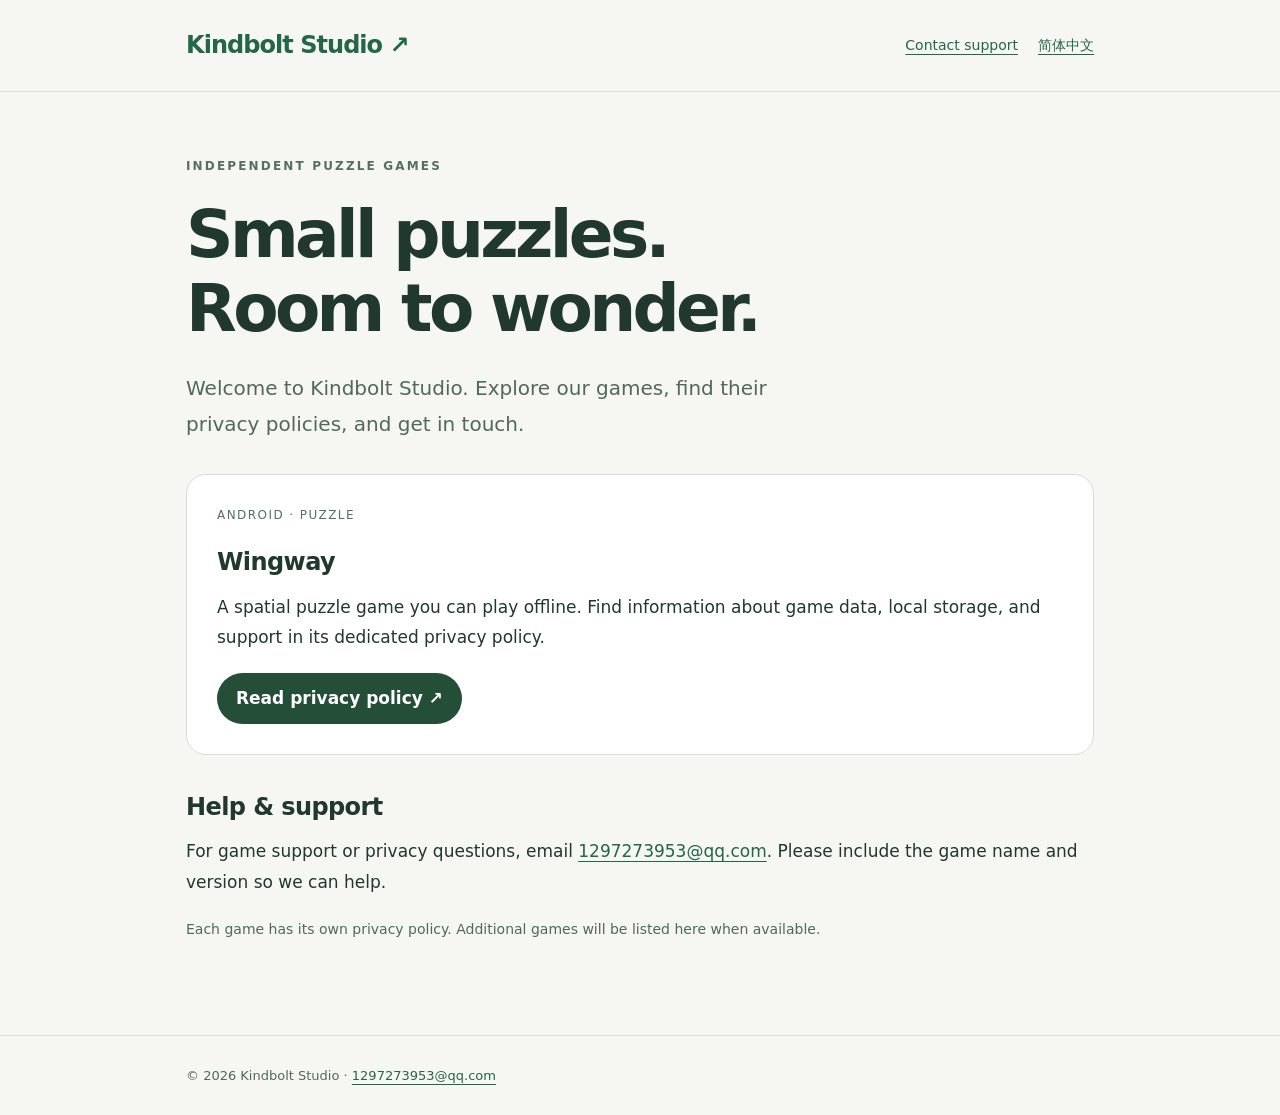
==== index.html @ 69629940 "Add bilingual studio website and Wingway privacy policy" ====
<!doctype html>
<html lang="en"><head><meta charset="utf-8"><meta name="viewport" content="width=device-width, initial-scale=1"><meta name="description" content="Home — Kindbolt Studio game privacy and support."><title>Home | Kindbolt Studio</title><link rel="stylesheet" href="assets/style.css"></head><body><header><div class="wrap"><nav aria-label="Main navigation"><a class="brand" href="index.html">Kindbolt Studio<span aria-hidden="true"> ↗</span></a><div class="links"><a href="mailto:1297273953@qq.com">Contact support</a><a href="zh.html" lang="zh-CN">简体中文</a></div></nav></div></header><main><div class="wrap"><p class="eyebrow">Independent puzzle games</p><h1>Small puzzles.<br>Room to wonder.</h1><p class="intro">Welcome to Kindbolt Studio. Explore our games, find their privacy policies, and get in touch.</p><article class="card"><p class="tag">Android · Puzzle</p><h2>Wingway</h2><p>A spatial puzzle game you can play offline. Find information about game data, local storage, and support in its dedicated privacy policy.</p><a class="button" href="privacy/wingway/">Read privacy policy ↗</a></article><h2>Help &amp; support</h2><p>For game support or privacy questions, email <a href="mailto:1297273953@qq.com">1297273953@qq.com</a>. Please include the game name and version so we can help.</p><p class="meta">Each game has its own privacy policy. Additional games will be listed here when available.</p></div></main><footer><div class="wrap">© 2026 Kindbolt Studio · <a href="mailto:1297273953@qq.com">1297273953@qq.com</a></div></footer></body></html>
---- assets/style.css ----
*{box-sizing:border-box}html{color-scheme:light}body{margin:0;background:#f6f7f2;color:#20382e;font:17px/1.8 system-ui,-apple-system,"Segoe UI",sans-serif}a{color:#246648;text-underline-offset:4px}a:hover{color:#102e21}a:focus-visible{outline:3px solid #bf7820;outline-offset:5px}.wrap{max-width:960px;margin:auto;padding:0 26px}header{border-bottom:1px solid #d6dfd5}nav{display:flex;align-items:center;justify-content:space-between;gap:20px;padding:24px 0}.brand{font-weight:750;letter-spacing:-.04em;text-decoration:none;font-size:24px}.links{display:flex;gap:20px;font-size:14px}main{padding:64px 0 72px}.eyebrow{font-size:12px;letter-spacing:.18em;text-transform:uppercase;color:#557063;font-weight:700}h1{font-size:clamp(36px,7vw,66px);line-height:1.12;letter-spacing:-.055em;margin:18px 0 24px}h2{font-size:24px;line-height:1.4;letter-spacing:-.025em;margin:36px 0 12px}p{margin:0 0 20px}.intro{max-width:640px;font-size:20px;color:#52685b}.card{background:#fff;border:1px solid #d6dfd5;border-radius:20px;padding:30px;margin:32px 0}.card h2{margin:0 0 12px}.tag{font-size:12px;text-transform:uppercase;letter-spacing:.12em;color:#557063}.button{display:inline-block;padding:10px 19px;border-radius:99px;background:#254e38;color:#fff;text-decoration:none;font-weight:600}.button:hover{background:#163624;color:#fff}.policy{max-width:760px}.policy h1{font-size:clamp(34px,6vw,50px)}.policy section{scroll-margin-top:24px}.policy p{overflow-wrap:anywhere}.toc{background:#eaf0e6;border-radius:16px;padding:24px 28px}.toc ol{margin:8px 0 0;padding-left:22px}.meta{font-size:14px;color:#52685b}footer{border-top:1px solid #d6dfd5;padding:28px 0;font-size:13px;color:#52685b}@media(max-width:520px){nav{align-items:flex-start;flex-direction:column;gap:8px}main{padding:38px 0 48px}.wrap{padding:0 20px}.card{padding:23px}}
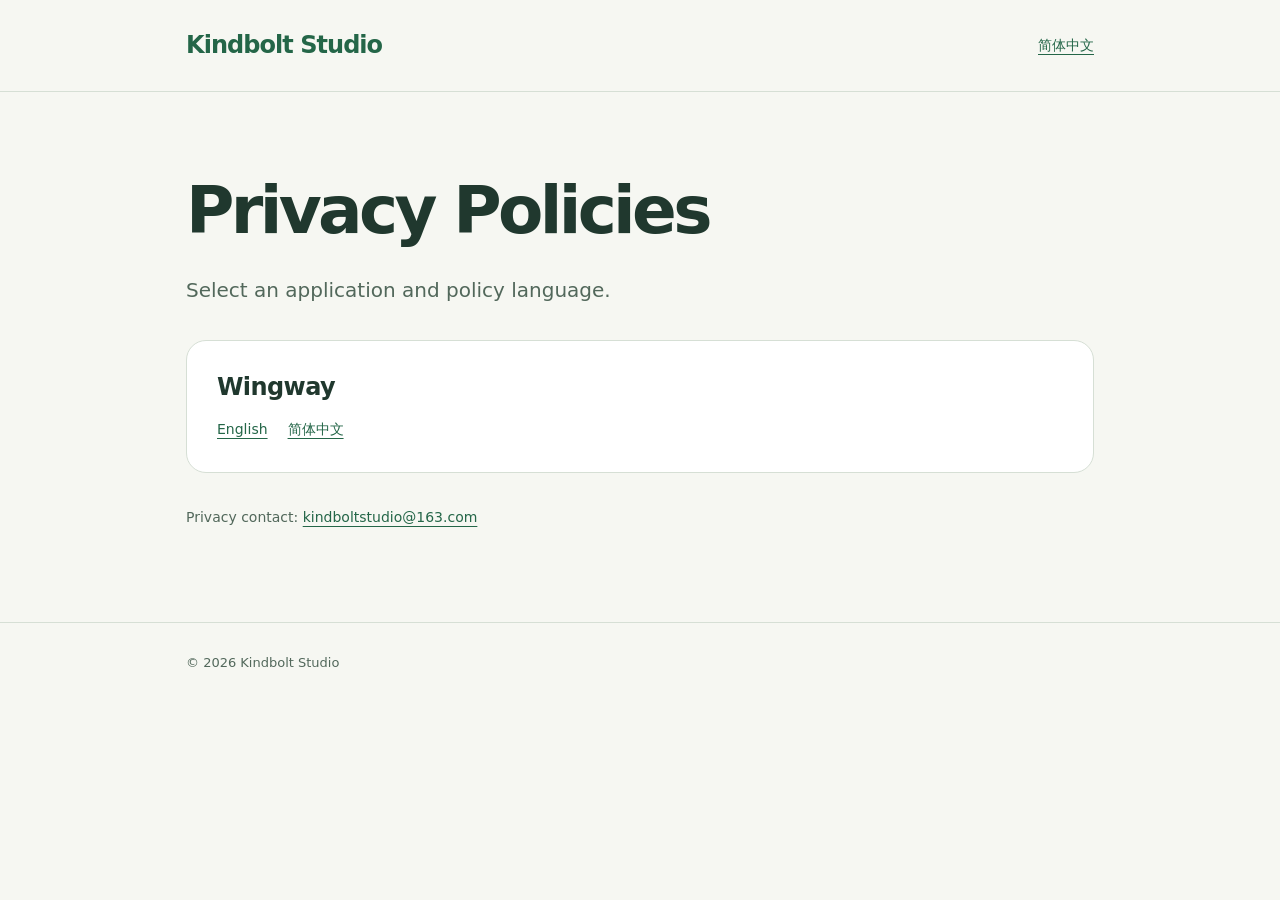
==== commit 28acb650: "Focus site on bilingual privacy policies and update contact email" ====
--- a/index.html
+++ b/index.html
@@ -1,2 +1,29 @@
 <!doctype html>
-<html lang="en"><head><meta charset="utf-8"><meta name="viewport" content="width=device-width, initial-scale=1"><meta name="description" content="Home — Kindbolt Studio game privacy and support."><title>Home | Kindbolt Studio</title><link rel="stylesheet" href="assets/style.css"></head><body><header><div class="wrap"><nav aria-label="Main navigation"><a class="brand" href="index.html">Kindbolt Studio<span aria-hidden="true"> ↗</span></a><div class="links"><a href="mailto:1297273953@qq.com">Contact support</a><a href="zh.html" lang="zh-CN">简体中文</a></div></nav></div></header><main><div class="wrap"><p class="eyebrow">Independent puzzle games</p><h1>Small puzzles.<br>Room to wonder.</h1><p class="intro">Welcome to Kindbolt Studio. Explore our games, find their privacy policies, and get in touch.</p><article class="card"><p class="tag">Android · Puzzle</p><h2>Wingway</h2><p>A spatial puzzle game you can play offline. Find information about game data, local storage, and support in its dedicated privacy policy.</p><a class="button" href="privacy/wingway/">Read privacy policy ↗</a></article><h2>Help &amp; support</h2><p>For game support or privacy questions, email <a href="mailto:1297273953@qq.com">1297273953@qq.com</a>. Please include the game name and version so we can help.</p><p class="meta">Each game has its own privacy policy. Additional games will be listed here when available.</p></div></main><footer><div class="wrap">© 2026 Kindbolt Studio · <a href="mailto:1297273953@qq.com">1297273953@qq.com</a></div></footer></body></html>+<html lang="en">
+<head>
+  <meta charset="utf-8">
+  <meta name="viewport" content="width=device-width, initial-scale=1">
+  <meta name="description" content="Privacy policies for Kindbolt Studio applications in English and Chinese.">
+  <title>Privacy Policies | Kindbolt Studio</title>
+  <link rel="stylesheet" href="assets/style.css">
+</head>
+<body>
+  <header><div class="wrap"><nav aria-label="Main navigation">
+    <a class="brand" href="index.html">Kindbolt Studio</a>
+    <div class="links"><a href="zh.html" lang="zh-CN">简体中文</a></div>
+  </nav></div></header>
+  <main><div class="wrap">
+    <h1>Privacy Policies</h1>
+    <p class="intro">Select an application and policy language.</p>
+    <article class="card">
+      <h2>Wingway</h2>
+      <div class="links" aria-label="Wingway privacy policy languages">
+        <a href="privacy/wingway/" lang="en">English</a>
+        <a href="privacy/wingway/zh.html" lang="zh-CN">简体中文</a>
+      </div>
+    </article>
+    <p class="meta">Privacy contact: <a href="mailto:kindboltstudio@163.com">kindboltstudio@163.com</a></p>
+  </div></main>
+  <footer><div class="wrap">© 2026 Kindbolt Studio</div></footer>
+</body>
+</html>
--- a/assets/style.css
+++ b/assets/style.css
@@ -1 +1 @@
-*{box-sizing:border-box}html{color-scheme:light}body{margin:0;background:#f6f7f2;color:#20382e;font:17px/1.8 system-ui,-apple-system,"Segoe UI",sans-serif}a{color:#246648;text-underline-offset:4px}a:hover{color:#102e21}a:focus-visible{outline:3px solid #bf7820;outline-offset:5px}.wrap{max-width:960px;margin:auto;padding:0 26px}header{border-bottom:1px solid #d6dfd5}nav{display:flex;align-items:center;justify-content:space-between;gap:20px;padding:24px 0}.brand{font-weight:750;letter-spacing:-.04em;text-decoration:none;font-size:24px}.links{display:flex;gap:20px;font-size:14px}main{padding:64px 0 72px}.eyebrow{font-size:12px;letter-spacing:.18em;text-transform:uppercase;color:#557063;font-weight:700}h1{font-size:clamp(36px,7vw,66px);line-height:1.12;letter-spacing:-.055em;margin:18px 0 24px}h2{font-size:24px;line-height:1.4;letter-spacing:-.025em;margin:36px 0 12px}p{margin:0 0 20px}.intro{max-width:640px;font-size:20px;color:#52685b}.card{background:#fff;border:1px solid #d6dfd5;border-radius:20px;padding:30px;margin:32px 0}.card h2{margin:0 0 12px}.tag{font-size:12px;text-transform:uppercase;letter-spacing:.12em;color:#557063}.button{display:inline-block;padding:10px 19px;border-radius:99px;background:#254e38;color:#fff;text-decoration:none;font-weight:600}.button:hover{background:#163624;color:#fff}.policy{max-width:760px}.policy h1{font-size:clamp(34px,6vw,50px)}.policy section{scroll-margin-top:24px}.policy p{overflow-wrap:anywhere}.toc{background:#eaf0e6;border-radius:16px;padding:24px 28px}.toc ol{margin:8px 0 0;padding-left:22px}.meta{font-size:14px;color:#52685b}footer{border-top:1px solid #d6dfd5;padding:28px 0;font-size:13px;color:#52685b}@media(max-width:520px){nav{align-items:flex-start;flex-direction:column;gap:8px}main{padding:38px 0 48px}.wrap{padding:0 20px}.card{padding:23px}}+*{box-sizing:border-box}html{color-scheme:light}body{margin:0;background:#f6f7f2;color:#20382e;font:17px/1.8 system-ui,-apple-system,"Segoe UI",sans-serif}a{color:#246648;text-underline-offset:4px}a:hover{color:#102e21}a:focus-visible{outline:3px solid #bf7820;outline-offset:5px}.wrap{max-width:960px;margin:auto;padding:0 26px}header{border-bottom:1px solid #d6dfd5}nav{display:flex;align-items:center;justify-content:space-between;gap:20px;padding:24px 0}.brand{font-weight:750;letter-spacing:-.04em;text-decoration:none;font-size:24px}.links{display:flex;gap:20px;font-size:14px}main{padding:64px 0 72px}.eyebrow{font-size:12px;letter-spacing:.18em;text-transform:uppercase;color:#557063;font-weight:700}h1{font-size:clamp(36px,7vw,66px);line-height:1.12;letter-spacing:-.055em;margin:18px 0 24px}h2{font-size:24px;line-height:1.4;letter-spacing:-.025em;margin:36px 0 12px}p{margin:0 0 20px}.intro{max-width:640px;font-size:20px;color:#52685b}.card{background:#fff;border:1px solid #d6dfd5;border-radius:20px;padding:30px;margin:32px 0}.card h2{margin:0 0 12px}.policy{max-width:760px}.policy h1{font-size:clamp(34px,6vw,50px)}.policy section{scroll-margin-top:24px}.policy p{overflow-wrap:anywhere}.toc{background:#eaf0e6;border-radius:16px;padding:24px 28px}.toc ol{margin:8px 0 0;padding-left:22px}.meta{font-size:14px;color:#52685b}footer{border-top:1px solid #d6dfd5;padding:28px 0;font-size:13px;color:#52685b}@media(max-width:520px){nav{align-items:flex-start;flex-direction:column;gap:8px}main{padding:38px 0 48px}.wrap{padding:0 20px}.card{padding:23px}}
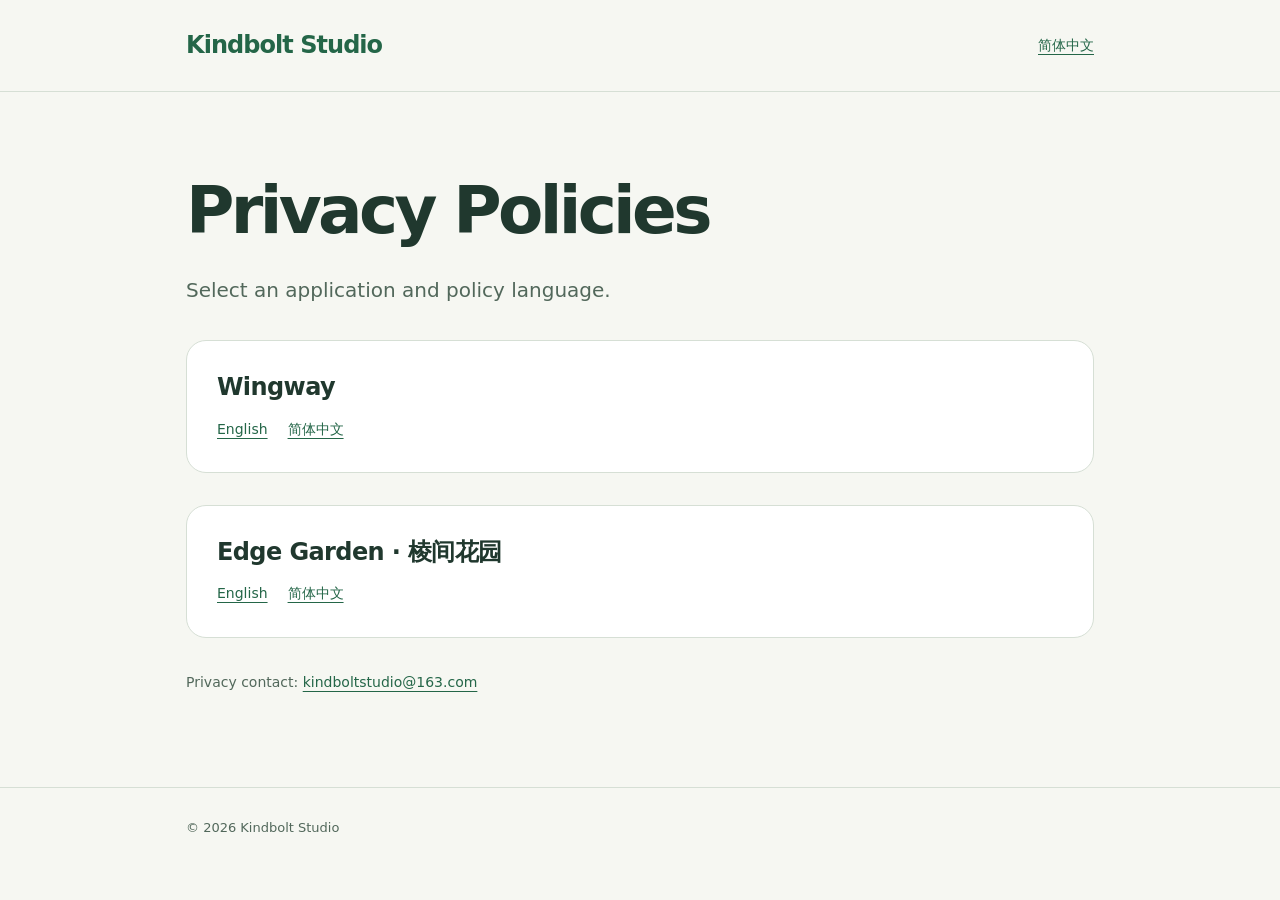
==== commit a1e512bf: "Add bilingual Edge Garden privacy policy" ====
--- a/index.html
+++ b/index.html
@@ -22,6 +22,13 @@
         <a href="privacy/wingway/zh.html" lang="zh-CN">简体中文</a>
       </div>
     </article>
+    <article class="card">
+      <h2>Edge Garden · 棱间花园</h2>
+      <div class="links" aria-label="Edge Garden privacy policy languages">
+        <a href="privacy/edge-garden/" lang="en">English</a>
+        <a href="privacy/edge-garden/zh.html" lang="zh-CN">简体中文</a>
+      </div>
+    </article>
     <p class="meta">Privacy contact: <a href="mailto:kindboltstudio@163.com">kindboltstudio@163.com</a></p>
   </div></main>
   <footer><div class="wrap">© 2026 Kindbolt Studio</div></footer>
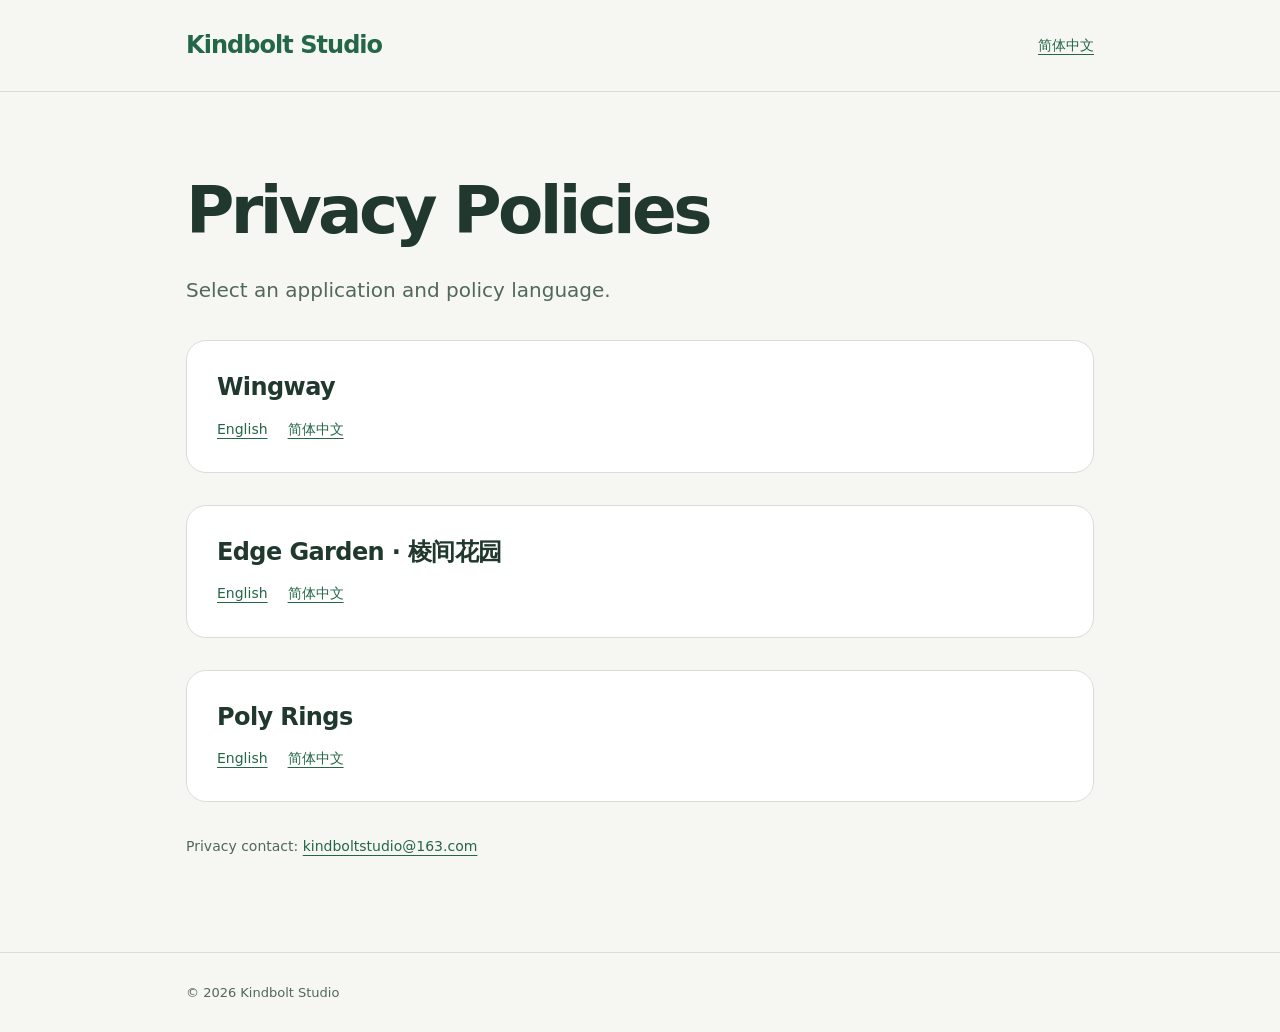
==== commit 853e27e8: "Publish Poly Rings 1.0.0 bilingual privacy policies" ====
--- a/index.html
+++ b/index.html
@@ -29,6 +29,13 @@
         <a href="privacy/edge-garden/zh.html" lang="zh-CN">简体中文</a>
       </div>
     </article>
+    <article class="card">
+      <h2>Poly Rings</h2>
+      <div class="links" aria-label="Poly Rings privacy policy languages">
+        <a href="privacy/poly-rings/" lang="en">English</a>
+        <a href="privacy/poly-rings/zh.html" lang="zh-CN">简体中文</a>
+      </div>
+    </article>
     <p class="meta">Privacy contact: <a href="mailto:kindboltstudio@163.com">kindboltstudio@163.com</a></p>
   </div></main>
   <footer><div class="wrap">© 2026 Kindbolt Studio</div></footer>
